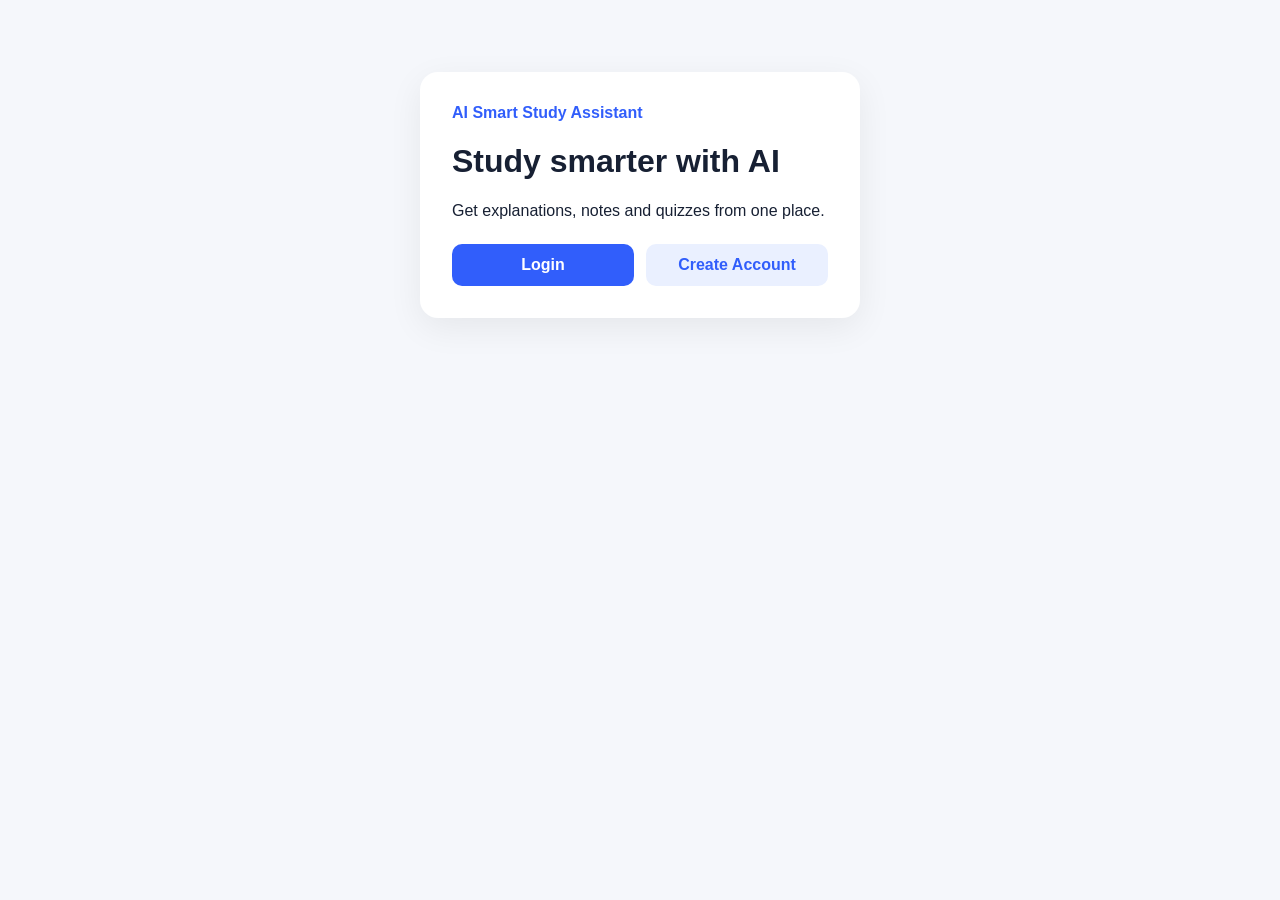
==== frontend/index.html @ aa8aeae2 "Project" ====
<!DOCTYPE html>
<html>
<head>
<meta charset="UTF-8">
<meta name="viewport" content="width=device-width,initial-scale=1">
<title>AI Smart Study Assistant</title>
<link rel="stylesheet" href="css/style.css">
</head>
<body>
<main class="auth-card">
    <div class="brand">AI Smart Study Assistant</div>
    <h1>Study smarter with AI</h1>
    <p>Get explanations, notes and quizzes from one place.</p>
    <div class="actions">
        <a class="btn primary" href="login.html">Login</a>
        <a class="btn secondary" href="signup.html">Create Account</a>
    </div>
</main>
</body>
</html>
---- frontend/css/style.css ----
*{box-sizing:border-box}

body{
margin:0;
font-family:Arial,sans-serif;
background:#f5f7fb;
color:#172033;
}

a{
color:#315efb;
text-decoration:none;
}

.auth-card{
width:min(440px,92%);
margin:8vh auto;
background:white;
padding:32px;
border-radius:18px;
box-shadow:0 10px 35px #0001;
}

.brand{
font-weight:800;
color:#315efb;
margin-bottom:18px;
}

label{
display:block;
margin:15px 0 7px;
font-weight:600;
}

input,textarea,select{
width:100%;
padding:12px;
border:1px solid #d8deea;
border-radius:10px;
font:inherit;
}

textarea{
min-height:160px;
resize:vertical;
}

.btn{
border:0;
border-radius:10px;
padding:12px 18px;
cursor:pointer;
font-weight:700;
}

.primary{
background:#315efb;
color:white;
}

.secondary{
background:#eaf0ff;
color:#315efb;
}

.danger{
background:#ffe8e8;
color:#b42318;
}

.small{
padding:8px 12px;
}

.actions{
display:flex;
gap:12px;
margin-top:24px;
}

.actions .btn{
flex:1;
text-align:center;
}

.message{
min-height:22px;
color:#b42318;
}

.app header{
height:70px;
background:white;
border-bottom:1px solid #e6eaf1;
display:flex;
align-items:center;
padding:0 28px;
gap:14px;
}

.app header .brand{
margin:0 auto 0 0;
}

.dashboard{
display:grid;
grid-template-columns:210px 1fr;
min-height:calc(100vh - 70px);
}

aside{
background:white;
border-right:1px solid #e6eaf1;
padding:20px;
}

.nav{
display:block;
width:100%;
text-align:left;
border:0;
background:transparent;
padding:12px;
border-radius:9px;
margin-bottom:6px;
cursor:pointer;
font-weight:600;
}

.nav.active,.nav:hover{
background:#edf2ff;
color:#315efb;
}

.content{
max-width:900px;
width:92%;
margin:35px auto;
}

.panel{
background:white;
border:1px solid #e6eaf1;
border-radius:16px;
padding:22px;
margin-top:20px;
box-shadow:0 5px 20px #00000008;
}

.result{
white-space:pre-wrap;
line-height:1.6;
min-height:220px;
}

.quiz-options{
display:flex;
gap:10px;
margin:12px 0;
}

.quiz-options select{
width:auto;
}

.hidden{
display:none;
}

.profile-page{
width:min(700px,92%);
margin:30px auto;
}

.profile-card{
text-align:center;
}

.profile-card label{
text-align:left;
}

.avatar{
width:130px;
height:130px;
border-radius:50%;
margin:15px auto;
border:2px dashed #b9c1d1;
display:flex;
align-items:center;
justify-content:center;
font-size:46px;
overflow:hidden;
background:#f7f8fb;
}

.avatar img{
width:100%;
height:100%;
object-fit:cover;
}

.profile-card .btn{
margin:5px;
}

@media(max-width:700px){
.dashboard{
grid-template-columns:1fr;
}

aside{
display:flex;
overflow:auto;
border-right:0;
border-bottom:1px solid #e6eaf1;
}

.nav{
min-width:100px;
}
}

/* =========================
   AI RESPONSE FORMATTING
========================= */

.result {
    line-height: 1.7;
    font-size: 15px;
    overflow-wrap: break-word;
}

.result h1 {
    font-size: 26px;
    margin: 0 0 16px;
}

.result h2 {
    font-size: 21px;
    margin: 24px 0 10px;
}

.result h3 {
    font-size: 18px;
    margin: 20px 0 8px;
}

.result h4 {
    font-size: 16px;
    margin: 12px 0 8px;
}

.result p {
    margin: 10px 0;
}

.result ul,
.result ol {
    margin: 10px 0;
    padding-left: 28px;
}

.result li {
    margin: 6px 0;
}

.result strong {
    font-weight: 700;
}

.result em {
    font-style: italic;
}


/* Inline code */

.result code {
    background: #f1f1f1;
    padding: 3px 6px;
    border-radius: 5px;
    font-family: Consolas, monospace;
    font-size: 14px;
}


/* Code blocks */

.result pre {
    background: #1e1e1e;
    color: #ffffff;
    padding: 16px;
    border-radius: 8px;
    overflow-x: auto;
    margin: 16px 0;
}

.result pre code {
    background: transparent;
    padding: 0;
    color: inherit;
    font-size: 14px;
    line-height: 1.5;
}


/* Blockquotes */

.result blockquote {
    margin: 15px 0;
    padding: 10px 15px;
    border-left: 4px solid #888;
    background: #f7f7f7;
}


/* Horizontal line */

.result hr {
    border: none;
    border-top: 1px solid #ddd;
    margin: 20px 0;
}


/* Tables */

.result table {
    width: 100%;
    border-collapse: collapse;
    margin: 16px 0;
}

.result th,
.result td {
    border: 1px solid #ddd;
    padding: 9px;
    text-align: left;
}

.result th {
    font-weight: 700;
}
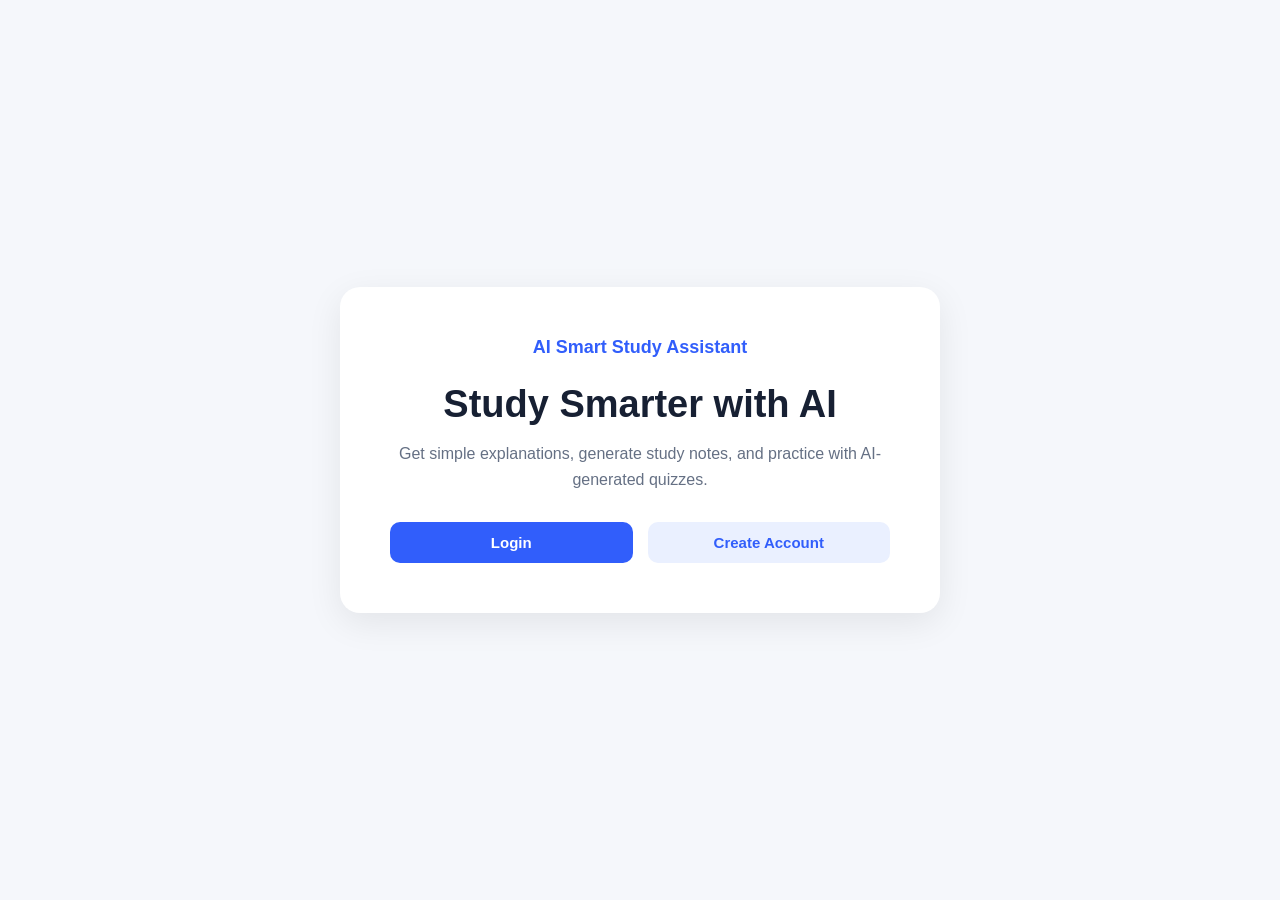
==== commit 7ed447d0: "Project Completed" ====
--- a/frontend/index.html
+++ b/frontend/index.html
@@ -1,20 +1,50 @@
 <!DOCTYPE html>
-<html>
+<html lang="en">
+
 <head>
-<meta charset="UTF-8">
-<meta name="viewport" content="width=device-width,initial-scale=1">
-<title>AI Smart Study Assistant</title>
-<link rel="stylesheet" href="css/style.css">
+    <meta charset="UTF-8">
+    <meta name="viewport" content="width=device-width, initial-scale=1.0">
+
+    <title>AI Smart Study Assistant</title>
+
+    <link rel="stylesheet" href="css/style.css">
 </head>
+
 <body>
-<main class="auth-card">
-    <div class="brand">AI Smart Study Assistant</div>
-    <h1>Study smarter with AI</h1>
-    <p>Get explanations, notes and quizzes from one place.</p>
-    <div class="actions">
-        <a class="btn primary" href="login.html">Login</a>
-        <a class="btn secondary" href="signup.html">Create Account</a>
+
+    <div class="landing-container">
+
+        <div class="landing-card">
+
+            <div class="logo">
+                AI Smart Study Assistant
+            </div>
+
+            <h1>
+                Study Smarter with AI
+            </h1>
+
+            <p>
+                Get simple explanations, generate study notes,
+                and practice with AI-generated quizzes.
+            </p>
+
+            <div class="landing-buttons">
+
+                <a href="login.html" class="btn primary-btn">
+                    Login
+                </a>
+
+                <a href="signup.html" class="btn secondary-btn">
+                    Create Account
+                </a>
+
+            </div>
+
+        </div>
+
     </div>
-</main>
+
 </body>
-</html>
+
+</html>
--- a/frontend/css/style.css
+++ b/frontend/css/style.css
@@ -1,345 +1,509 @@
-*{box-sizing:border-box}
-
-body{
-margin:0;
-font-family:Arial,sans-serif;
-background:#f5f7fb;
-color:#172033;
-}
-
-a{
-color:#315efb;
-text-decoration:none;
-}
-
-.auth-card{
-width:min(440px,92%);
-margin:8vh auto;
-background:white;
-padding:32px;
-border-radius:18px;
-box-shadow:0 10px 35px #0001;
-}
-
-.brand{
-font-weight:800;
-color:#315efb;
-margin-bottom:18px;
-}
-
-label{
-display:block;
-margin:15px 0 7px;
-font-weight:600;
-}
-
-input,textarea,select{
-width:100%;
-padding:12px;
-border:1px solid #d8deea;
-border-radius:10px;
-font:inherit;
-}
-
-textarea{
-min-height:160px;
-resize:vertical;
-}
-
-.btn{
-border:0;
-border-radius:10px;
-padding:12px 18px;
-cursor:pointer;
-font-weight:700;
-}
-
-.primary{
-background:#315efb;
-color:white;
-}
-
-.secondary{
-background:#eaf0ff;
-color:#315efb;
-}
-
-.danger{
-background:#ffe8e8;
-color:#b42318;
-}
-
-.small{
-padding:8px 12px;
-}
-
-.actions{
-display:flex;
-gap:12px;
-margin-top:24px;
-}
-
-.actions .btn{
-flex:1;
-text-align:center;
-}
-
-.message{
-min-height:22px;
-color:#b42318;
-}
-
-.app header{
-height:70px;
-background:white;
-border-bottom:1px solid #e6eaf1;
-display:flex;
-align-items:center;
-padding:0 28px;
-gap:14px;
-}
-
-.app header .brand{
-margin:0 auto 0 0;
-}
-
-.dashboard{
-display:grid;
-grid-template-columns:210px 1fr;
-min-height:calc(100vh - 70px);
-}
-
-aside{
-background:white;
-border-right:1px solid #e6eaf1;
-padding:20px;
-}
-
-.nav{
-display:block;
-width:100%;
-text-align:left;
-border:0;
-background:transparent;
-padding:12px;
-border-radius:9px;
-margin-bottom:6px;
-cursor:pointer;
-font-weight:600;
-}
-
-.nav.active,.nav:hover{
-background:#edf2ff;
-color:#315efb;
-}
-
-.content{
-max-width:900px;
-width:92%;
-margin:35px auto;
-}
-
-.panel{
-background:white;
-border:1px solid #e6eaf1;
-border-radius:16px;
-padding:22px;
-margin-top:20px;
-box-shadow:0 5px 20px #00000008;
-}
-
-.result{
-white-space:pre-wrap;
-line-height:1.6;
-min-height:220px;
-}
-
-.quiz-options{
-display:flex;
-gap:10px;
-margin:12px 0;
-}
-
-.quiz-options select{
-width:auto;
-}
-
-.hidden{
-display:none;
-}
-
-.profile-page{
-width:min(700px,92%);
-margin:30px auto;
-}
-
-.profile-card{
-text-align:center;
-}
-
-.profile-card label{
-text-align:left;
-}
-
-.avatar{
-width:130px;
-height:130px;
-border-radius:50%;
-margin:15px auto;
-border:2px dashed #b9c1d1;
-display:flex;
-align-items:center;
-justify-content:center;
-font-size:46px;
-overflow:hidden;
-background:#f7f8fb;
-}
-
-.avatar img{
-width:100%;
-height:100%;
-object-fit:cover;
-}
-
-.profile-card .btn{
-margin:5px;
-}
-
-@media(max-width:700px){
-.dashboard{
-grid-template-columns:1fr;
-}
-
-aside{
-display:flex;
-overflow:auto;
-border-right:0;
-border-bottom:1px solid #e6eaf1;
-}
-
-.nav{
-min-width:100px;
-}
-}
-
-/* =========================
-   AI RESPONSE FORMATTING
-========================= */
-
-.result {
+* {
+    box-sizing: border-box;
+    margin: 0;
+    padding: 0;
+}
+
+body {
+    font-family: Arial, Helvetica, sans-serif;
+    background: #f5f7fb;
+    color: #172033;
+}
+
+
+/* =========================
+   COMMON
+========================= */
+
+a {
+    text-decoration: none;
+    color: #315efb;
+}
+
+.btn {
+    border: none;
+    padding: 12px 20px;
+    border-radius: 10px;
+    cursor: pointer;
+    font-size: 15px;
+    font-weight: bold;
+}
+
+.primary-btn {
+    background: #315efb;
+    color: white;
+}
+
+.secondary-btn {
+    background: #eaf0ff;
+    color: #315efb;
+}
+
+.danger-btn {
+    background: #ffe8e8;
+    color: #b42318;
+}
+
+.full-btn {
+    width: 100%;
+}
+
+.message {
+    margin-top: 15px;
+    min-height: 20px;
+}
+
+
+/* =========================
+   LOGO
+========================= */
+
+.logo {
+    color: #315efb;
+    font-size: 18px;
+    font-weight: bold;
+}
+
+
+/* =========================
+   LANDING PAGE
+========================= */
+
+.landing-container {
+    min-height: 100vh;
+
+    display: flex;
+    justify-content: center;
+    align-items: center;
+
+    padding: 20px;
+}
+
+.landing-card {
+    background: white;
+
+    width: 600px;
+
+    padding: 50px;
+
+    text-align: center;
+
+    border-radius: 20px;
+
+    box-shadow: 0 10px 35px rgba(0,0,0,0.08);
+}
+
+.landing-card h1 {
+    font-size: 38px;
+    margin: 25px 0 15px;
+}
+
+.landing-card p {
+    line-height: 1.6;
+    color: #657084;
+}
+
+.landing-buttons {
+    display: flex;
+    gap: 15px;
+    margin-top: 30px;
+}
+
+.landing-buttons .btn {
+    flex: 1;
+    text-align: center;
+}
+
+
+/* =========================
+   LOGIN / SIGNUP
+========================= */
+
+.auth-container {
+    min-height: 100vh;
+
+    display: flex;
+    justify-content: center;
+    align-items: center;
+
+    padding: 20px;
+}
+
+.auth-card {
+    width: 430px;
+
+    background: white;
+
+    padding: 35px;
+
+    border-radius: 18px;
+
+    box-shadow: 0 10px 35px rgba(0,0,0,0.08);
+}
+
+.auth-card h2 {
+    margin-top: 20px;
+    font-size: 30px;
+}
+
+.auth-subtitle {
+    color: #657084;
+    margin: 10px 0 25px;
+}
+
+.auth-card label {
+    display: block;
+
+    margin: 15px 0 7px;
+
+    font-weight: bold;
+}
+
+.auth-card input {
+    width: 100%;
+
+    padding: 12px;
+
+    border: 1px solid #d8deea;
+
+    border-radius: 9px;
+
+    font-size: 15px;
+}
+
+.auth-card button {
+    margin-top: 22px;
+}
+
+.auth-footer {
+    text-align: center;
+    margin-top: 20px;
+}
+
+
+/* =========================
+   DASHBOARD
+========================= */
+
+.app-container {
+    min-height: 100vh;
+}
+
+.top-header {
+    height: 70px;
+
+    background: white;
+
+    border-bottom: 1px solid #e5e9f0;
+
+    display: flex;
+    align-items: center;
+
+    padding: 0 30px;
+}
+
+.header-right {
+    margin-left: auto;
+
+    display: flex;
+    align-items: center;
+
+    gap: 15px;
+}
+
+.logout-btn {
+    border: none;
+
+    padding: 9px 15px;
+
+    border-radius: 8px;
+
+    cursor: pointer;
+
+    background: #f0f2f6;
+}
+
+
+/* SIDEBAR */
+
+.dashboard-container {
+    display: grid;
+
+    grid-template-columns: 220px 1fr;
+
+    min-height: calc(100vh - 70px);
+}
+
+.sidebar {
+    background: white;
+
+    border-right: 1px solid #e5e9f0;
+
+    padding: 20px;
+}
+
+.sidebar-btn {
+    width: 100%;
+
+    display: block;
+
+    border: none;
+
+    background: transparent;
+
+    text-align: left;
+
+    padding: 13px;
+
+    border-radius: 9px;
+
+    margin-bottom: 7px;
+
+    cursor: pointer;
+
+    font-size: 15px;
+
+    color: #344054;
+}
+
+.sidebar-btn:hover,
+.sidebar-btn.active {
+    background: #edf2ff;
+
+    color: #315efb;
+}
+
+
+/* MAIN CONTENT */
+
+.main-content {
+    width: min(950px, 92%);
+
+    margin: 40px auto;
+}
+
+.page-heading h1 {
+    font-size: 32px;
+}
+
+.page-heading p {
+    margin-top: 7px;
+
+    color: #657084;
+}
+
+.content-card {
+    background: white;
+
+    padding: 25px;
+
+    margin-top: 25px;
+
+    border-radius: 15px;
+
+    border: 1px solid #e5e9f0;
+
+    box-shadow: 0 5px 20px rgba(0,0,0,0.04);
+}
+
+#topicInput {
+    width: 100%;
+
+    height: 170px;
+
+    resize: vertical;
+
+    border: 1px solid #d8deea;
+
+    border-radius: 10px;
+
+    padding: 15px;
+
+    font-family: inherit;
+
+    font-size: 16px;
+}
+
+#generateBtn {
+    margin-top: 15px;
+}
+
+
+/* QUIZ OPTIONS */
+
+.quiz-options {
+    display: flex;
+
+    gap: 20px;
+
+    margin-top: 20px;
+}
+
+.quiz-options label {
+    display: block;
+
+    margin-bottom: 7px;
+
+    font-weight: bold;
+}
+
+.quiz-options select {
+    padding: 10px;
+
+    border: 1px solid #d8deea;
+
+    border-radius: 8px;
+}
+
+.hidden {
+    display: none;
+}
+
+
+/* RESULT */
+
+.result-card {
+    min-height: 300px;
+}
+
+#result {
+    margin-top: 15px;
+
+    white-space: pre-wrap;
+
     line-height: 1.7;
-    font-size: 15px;
-    overflow-wrap: break-word;
-}
-
-.result h1 {
-    font-size: 26px;
-    margin: 0 0 16px;
-}
-
-.result h2 {
-    font-size: 21px;
-    margin: 24px 0 10px;
-}
-
-.result h3 {
-    font-size: 18px;
-    margin: 20px 0 8px;
-}
-
-.result h4 {
-    font-size: 16px;
-    margin: 12px 0 8px;
-}
-
-.result p {
-    margin: 10px 0;
-}
-
-.result ul,
-.result ol {
-    margin: 10px 0;
-    padding-left: 28px;
-}
-
-.result li {
-    margin: 6px 0;
-}
-
-.result strong {
-    font-weight: 700;
-}
-
-.result em {
-    font-style: italic;
-}
-
-
-/* Inline code */
-
-.result code {
-    background: #f1f1f1;
-    padding: 3px 6px;
-    border-radius: 5px;
-    font-family: Consolas, monospace;
-    font-size: 14px;
-}
-
-
-/* Code blocks */
-
-.result pre {
-    background: #1e1e1e;
-    color: #ffffff;
-    padding: 16px;
-    border-radius: 8px;
-    overflow-x: auto;
-    margin: 16px 0;
-}
-
-.result pre code {
-    background: transparent;
-    padding: 0;
-    color: inherit;
-    font-size: 14px;
-    line-height: 1.5;
-}
-
-
-/* Blockquotes */
-
-.result blockquote {
-    margin: 15px 0;
-    padding: 10px 15px;
-    border-left: 4px solid #888;
-    background: #f7f7f7;
-}
-
-
-/* Horizontal line */
-
-.result hr {
-    border: none;
-    border-top: 1px solid #ddd;
-    margin: 20px 0;
-}
-
-
-/* Tables */
-
-.result table {
+
+    color: #344054;
+}
+
+
+/* =========================
+   PROFILE
+========================= */
+
+.profile-container {
+    width: min(700px, 92%);
+
+    margin: 30px auto;
+}
+
+.back-link {
+    display: inline-block;
+
+    margin-bottom: 20px;
+}
+
+.profile-card {
+    background: white;
+
+    padding: 35px;
+
+    border-radius: 18px;
+
+    box-shadow: 0 8px 30px rgba(0,0,0,0.06);
+
+    text-align: center;
+}
+
+.profile-card h1 {
+    margin-bottom: 25px;
+}
+
+.profile-avatar {
+    width: 140px;
+    height: 140px;
+
+    margin: 0 auto 20px;
+
+    border-radius: 50%;
+
+    background: #f3f5f9;
+
+    border: 2px dashed #c5ccda;
+
+    display: flex;
+
+    justify-content: center;
+
+    align-items: center;
+
+    font-size: 50px;
+
+    overflow: hidden;
+}
+
+.profile-avatar img {
     width: 100%;
-    border-collapse: collapse;
-    margin: 16px 0;
-}
-
-.result th,
-.result td {
-    border: 1px solid #ddd;
-    padding: 9px;
+    height: 100%;
+
+    object-fit: cover;
+}
+
+.profile-buttons {
+    margin-bottom: 25px;
+}
+
+.profile-buttons button {
+    margin: 5px;
+}
+
+.profile-form {
     text-align: left;
 }
 
-.result th {
-    font-weight: 700;
+.profile-form label {
+    display: block;
+
+    margin: 15px 0 7px;
+
+    font-weight: bold;
+}
+
+.profile-form input {
+    width: 100%;
+
+    padding: 12px;
+
+    border: 1px solid #d8deea;
+
+    border-radius: 9px;
+}
+
+.profile-form button {
+    margin-top: 20px;
+}
+
+
+/* =========================
+   RESPONSIVE
+========================= */
+
+@media (max-width: 700px) {
+
+    .dashboard-container {
+        grid-template-columns: 1fr;
+    }
+
+    .sidebar {
+        display: flex;
+
+        overflow-x: auto;
+
+        border-right: none;
+
+        border-bottom: 1px solid #e5e9f0;
+    }
+
+    .sidebar-btn {
+        min-width: 110px;
+    }
+
+    .landing-buttons {
+        flex-direction: column;
+    }
+
+    .quiz-options {
+        flex-direction: column;
+    }
+
 }
